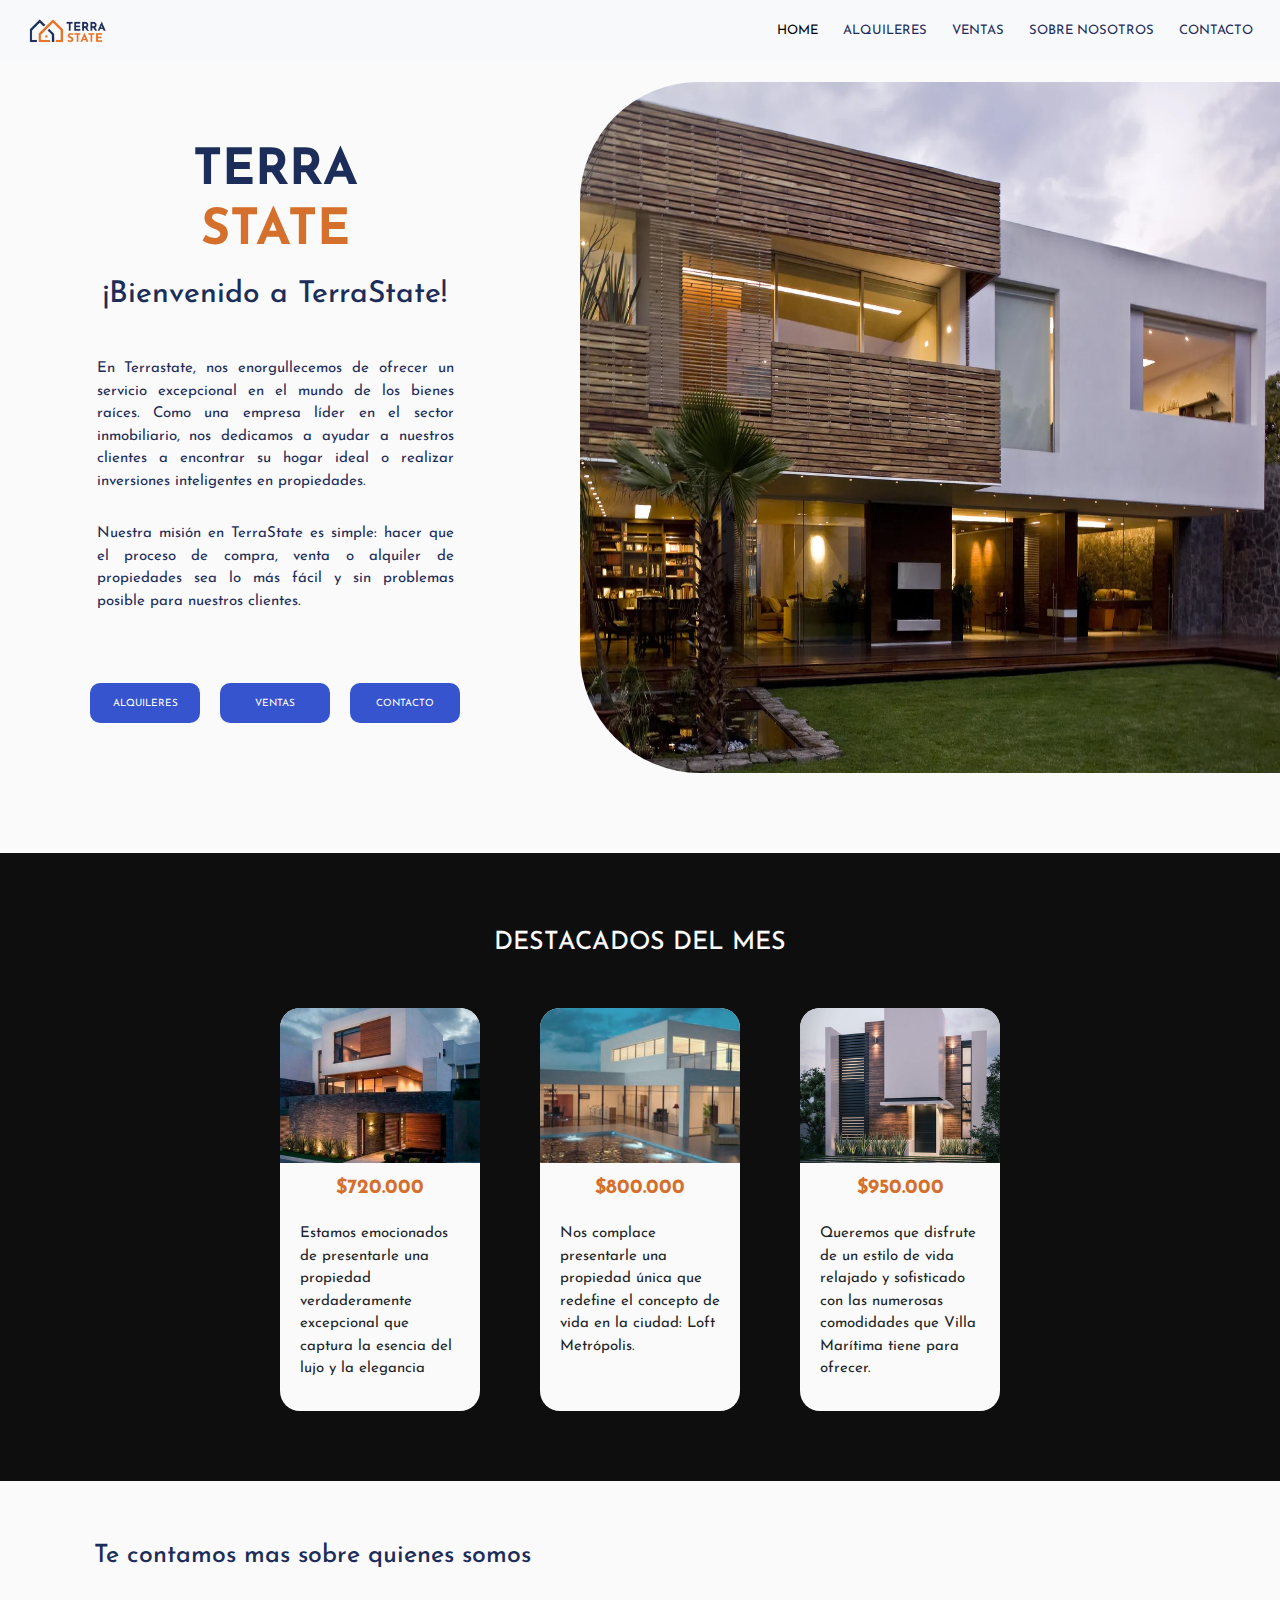
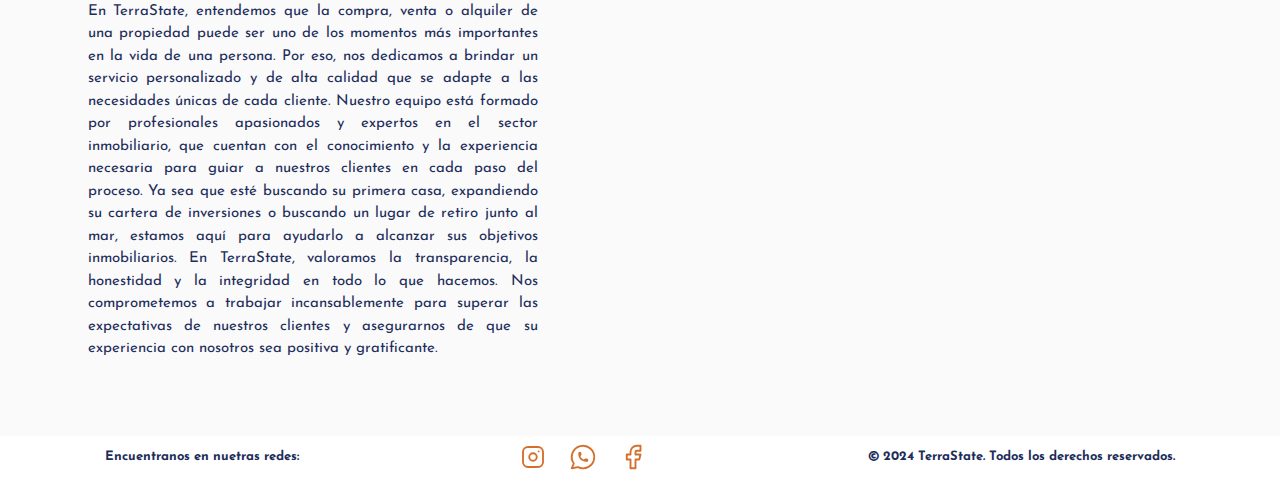
==== index.html @ c5e27db3 "Primeras paginas movil" ====
<!DOCTYPE html>
<html lang="en">
<head>
    <meta charset="UTF-8">
    <meta name="viewport" content="width=device-width, initial-scale=1.0">
    <title>TerraState - HOME</title>
     <!-- CSS de Bootstrap -->
     <link href="https://cdn.jsdelivr.net/npm/bootstrap@5.3.3/dist/css/bootstrap.min.css" rel="stylesheet" integrity="sha384-QWTKZyjpPEjISv5WaRU9OFeRpok6YctnYmDr5pNlyT2bRjXh0JMhjY6hW+ALEwIH" crossorigin="anonymous">
     <!-- CSS propio -->
     <link rel="stylesheet" href="./style/style.css">
</head>

<body>  

    <header>
        <nav class="navbar navbar-expand-lg bg-body-tertiary">
            <div class="container-fluid">
              <a class="navbar-brand" href="#"><img class="logo-img" src="./medios/logo.PNG" alt="Logo de la mepresa"></a>
              <button class="navbar-toggler" type="button" data-bs-toggle="collapse" data-bs-target="#navbarNavDropdown" aria-controls="navbarNavDropdown" aria-expanded="false" aria-label="Toggle navigation">
                <span class="navbar-toggler-icon"></span>
              </button>
              <div class="collapse navbar-collapse nav-bar" id="navbarNavDropdown">
                <ul class="navbar-nav">
                  <li class="nav-item li-nav">
                    <a class="nav-link active texto-nav" aria-current="page" href="#">HOME</a>
                  </li>
                  <li class="nav-item li-nav">
                    <a class="nav-link texto-nav" href="./pages/alquileres.html">ALQUILERES</a>
                  </li>
                  <li class="nav-item li-nav">
                    <a class="nav-link texto-nav" href="./ventas.html">VENTAS</a>
                  </li>
                  <li class="nav-item li-nav">
                    <a class="nav-link texto-nav" href="./pages/sobre-nosotros.html">SOBRE NOSOTROS</a>
                  </li>
                  <li class="nav-item li-nav">
                    <a class="nav-link texto-nav" href="./pages/contacto.html">CONTACTO</a>
                  </li>
                </ul>
              </div>
            </div>
        </nav>
    </header>
   
    <main>
        <section class="seccion1-home">
            <div class="bloque1-home">
                <h1 class="titulo-home">TERRA<span>STATE</span></h1>
                <h2>¡Bienvenido a TerraState!</h2>
                <p class="texto-bienvenida">
                En Terrastate, nos enorgullecemos de ofrecer un servicio excepcional en el mundo de los bienes raíces. Como una empresa líder en el sector inmobiliario, nos dedicamos a ayudar a nuestros clientes a encontrar su hogar ideal o realizar inversiones inteligentes en propiedades.
                
                <p class="texto-bienvenida">Nuestra misión en TerraState es simple: hacer que el proceso de compra, venta o alquiler de propiedades sea lo más fácil y sin problemas posible para nuestros clientes.</p>
                </p>

                <div class="botones-home">
                    <a href="./pages/alquileres.html"><button>ALQUILERES</button></a>
                    <a href="./pages/ventas.html"><button>VENTAS</button></a>
                    <a href="./pages/contacto.html"><button>CONTACTO</button></a>
                </div>

            </div>

            <img class="bloque2-home" src="./medios/img-home.webp" alt="Imagen de una casa">
        </section>
    
        <section class="seccion2-destacados">
            <h2 class="bloque1-destacados">DESTACADOS DEL MES</h2>
            
            <div class="bloque2-destacados">
                <div class="tarjeta">
                    <a href="./pages/ventas.html">
                        <img src="./medios/casa1.jpg" alt="imagen-destacada1">
                    </a>
                        <p class="precio">$720.000</p>
                        <p>Estamos emocionados de presentarle una propiedad verdaderamente excepcional que captura la esencia del lujo y la elegancia</p>
                </div>
                <div class="tarjeta">
                    <a href="./pages/ventas.html">
                        <img src="./medios/casa2.jpg" alt="imagen-destacada2">
                    </a>    
                        <p class="precio">$800.000</p>
                        <p>Nos complace presentarle una propiedad única que redefine el concepto de vida en la ciudad: Loft Metrópolis.</p>
                </div>
                <div class="tarjeta">
                    <a href="./pages/ventas.html">
                        <img src="./medios/casa3.jpg" alt="imagen-destacada3">
                    </a>    
                        <p class="precio">$950.000</p>
                        <p>Queremos que disfrute de un estilo de vida relajado y sofisticado con las numerosas comodidades que Villa Marítima tiene para ofrecer.</p>
                </div>
            </div>
        </section>

        <section class="seccion3-somos">
            <div class="bloque1-somos">
                <h2>Te contamos mas sobre quienes somos</h2>
                <p>En TerraState, entendemos que la compra, venta o alquiler de una propiedad puede ser uno de los momentos más importantes en la vida de una persona. Por eso, nos dedicamos a brindar un servicio personalizado y de alta calidad que se adapte a las necesidades únicas de cada cliente.

                    Nuestro equipo está formado por profesionales apasionados y expertos en el sector inmobiliario, que cuentan con el conocimiento y la experiencia necesaria para guiar a nuestros clientes en cada paso del proceso. Ya sea que esté buscando su primera casa, expandiendo su cartera de inversiones o buscando un lugar de retiro junto al mar, estamos aquí para ayudarlo a alcanzar sus objetivos inmobiliarios.
                    
                    En TerraState, valoramos la transparencia, la honestidad y la integridad en todo lo que hacemos. Nos comprometemos a trabajar incansablemente para superar las expectativas de nuestros clientes y asegurarnos de que su experiencia con nosotros sea positiva y gratificante.
                    </p>
            </div>
            <div class="bloque2-somos">
                    <iframe width="560" height="315" src="https://www.youtube.com/embed/5j6rbPs4gvE?si=u0fXGySDWRRgqgAO" title="YouTube video player" frameborder="0" allow="accelerometer; autoplay; clipboard-write; encrypted-media; gyroscope; picture-in-picture; web-share" allowfullscreen></iframe>
            </div>
        </section>
    
    </main>
   
    <footer>
        <div>
            <p class="p-footer">Encuentranos en nuetras redes:</p>
            <div class="iconos-footer">
                <a href="https://www.instagram.com/1874561891524185/">
                    <svg xmlns="http://www.w3.org/2000/svg" class="icon icon-tabler icon-tabler-brand-instagram" width="40" height="40" viewBox="0 0 24 24" stroke-width="1.5" stroke="#d56f2c" fill="none" stroke-linecap="round" stroke-linejoin="round">
                        <path stroke="none" d="M0 0h24v24H0z" fill="none"/>
                        <path d="M4 4m0 4a4 4 0 0 1 4 -4h8a4 4 0 0 1 4 4v8a4 4 0 0 1 -4 4h-8a4 4 0 0 1 -4 -4z" />
                        <path d="M12 12m-3 0a3 3 0 1 0 6 0a3 3 0 1 0 -6 0" />
                        <path d="M16.5 7.5l0 .01" />
                    </svg>
                </a>
                
                <a href="https://www.whatsapp.com/?lang=es_LA">
                    <svg xmlns="http://www.w3.org/2000/svg" class="icon icon-tabler icon-tabler-brand-whatsapp" width="40" height="40" viewBox="0 0 24 24" stroke-width="1.5" stroke="#d56f2c" fill="none" stroke-linecap="round" stroke-linejoin="round">
                        <path stroke="none" d="M0 0h24v24H0z" fill="none"/>
                        <path d="M3 21l1.65 -3.8a9 9 0 1 1 3.4 2.9l-5.05 .9" />
                        <path d="M9 10a.5 .5 0 0 0 1 0v-1a.5 .5 0 0 0 -1 0v1a5 5 0 0 0 5 5h1a.5 .5 0 0 0 0 -1h-1a.5 .5 0 0 0 0 1" />
                    </svg>
                </a>    

                <a href="https://www.facebook.com/64646464373348/">
                    <svg xmlns="http://www.w3.org/2000/svg" class="icon icon-tabler icon-tabler-brand-facebook" width="40" height="40" viewBox="0 0 24 24" stroke-width="1.5" stroke="#d56f2c" fill="none" stroke-linecap="round" stroke-linejoin="round">
                        <path stroke="none" d="M0 0h24v24H0z" fill="none"/>
                        <path d="M7 10v4h3v7h4v-7h3l1 -4h-4v-2a1 1 0 0 1 1 -1h3v-4h-3a5 5 0 0 0 -5 5v2h-3" />
                    </svg>
                </a>
            </div>
            <p class="p-footer">© 2024 TerraState. Todos los derechos reservados.</p>
        </div>
    </footer>

    <!-- Script de Bootstrap -->

     <script src="https://cdn.jsdelivr.net/npm/bootstrap@5.3.3/dist/js/bootstrap.bundle.min.js" integrity="sha384-YvpcrYf0tY3lHB60NNkmXc5s9fDVZLESaAA55NDzOxhy9GkcIdslK1eN7N6jIeHz" crossorigin="anonymous"></script>

</body>
</html>
---- style/style.css ----
/* paleta de colores
negro: #0e0e0e
celeste: #3654cd
azul: #1d2d5a
naranja: #d56f2c 
blanco: rgb(250, 250, 250)*/

@import url('https://fonts.googleapis.com/css2?family=Josefin+Sans:ital,wght@0,100..700;1,100..700&display=swap');

*{
    margin: 0;
    padding: 0;
    border: 0;
    box-sizing: border-box;
}

html {
    font-size: 62.5%;
}

body{
   background-color: #0e0e0e;
   font-family: "Josefin Sans", sans-serif; 
}

/* HEADER */
header{
    position: sticky;
    top: 0;
    z-index: 9999;
}

.nav-bar{
    justify-content: end;
}

.texto-nav{
    font-size: 1.3rem;
    color:#1d2d5a;
}

.li-nav{
    padding-right: 15px;

}

.logo-img{
    width: 100px;
    padding: 10px 0 10px 20px;

}

/* MAIN DE HOME */
/* SECCIÓN 1*/
.seccion1-home{
    padding: 20px 0px 80px 20px;
    display: flex;
    flex-direction: row;
    justify-content: space-between;
    background-color: rgb(250, 250, 250);
    border-radius: 0px 0px 49px 49px;
    -webkit-border-radius: 0px 0px 49px 49px;
    -moz-border-radius: 0px 0px 49px 49px;
}

.bloque1-home{
    display: flex;
    flex-direction: column;
}

.titulo-home{
    font-size: 5rem;
    text-align: center;
    padding: 10px;
    margin-top: 50px; 
    color: #1d2d5a;
    font-weight: bold;
}

.bloque1-home h2{
    text-align: center;
    font-size: 3rem;
    padding-bottom: 20px;
    color:#1d2d5a;
}

.titulo-home span{
    color: #d56f2c;
    font-size: 5rem;
}

.texto-bienvenida{
    padding-top: 20px;
    width: 70%;
    text-align: justify;
    align-self: center;
    font-size: 1.5rem;
    color: #1d2d5a;
}

.botones-home{
    display: flex;
    flex-direction: row;
    justify-content: space-evenly;
    padding: 50px;
}

.botones-home button{
    background-color: #3654cd;
    color: white;
    font-family: "Josefin Sans", sans-serif;
    padding: 10px;
    border-radius: 10px;
    width: 110px;
    height: 40px;
}

.bloque2-home{
    width: 700px;
    margin-left: 50px;
    border-radius: 119px 0px 0px 120px;
    -webkit-border-radius: 119px 0px 0px 120px;
    -moz-border-radius: 119px 0px 0px 120px;
}

/* SECCIÓN 2 - HOME */
.seccion2-destacados{
    padding: 40px;
    background-color: #0e0e0e;
}

.bloque1-destacados{
    font-size: 2.5rem;
    text-align: center;
    padding: 15px;
    margin-top: 20px; 
    color:rgb(250, 250, 250);
}

.bloque2-destacados{
    display: flex;
    flex-direction: row;
    justify-content: center;
}

.tarjeta{
    display: flex;
    flex-direction: column;
    background-color: rgb(250, 250, 250);
    width: 200px;
    border-radius: 20px;
    margin: 30px;
}

.tarjeta img{
    width: 200px;
    border-radius: 20px 20px 0 0;
}

.tarjeta .precio{
    padding: 10px;
    text-align: center;
    font-weight: bold;
    font-size: 2rem;
    color: #d56f2c;
}

.tarjeta p{
    font-size: 1.5rem;
    padding: 0 20px 20px 20px;
}

/* SECCIÓN 3 - HOME */
.seccion3-somos{
    background-color: rgb(250, 250, 250);
    display: flex;
    flex-direction: row;
    align-items: center;
    justify-content: space-around;
    border-radius: 49px 49px 0px 0px ;
    -webkit-border-radius: 49px 49px 0px 0px ;
    -moz-border-radius: 49px 49px 0px 0px ;
}

.bloque1-somos{
    align-self: flex-start;
    color: #1d2d5a;
    font-size: 2.5rem;
    text-align: center;
    padding: 15px;
}

.bloque1-somos h2{
    font-size: 2.5rem;
    text-align: center;
    padding: 15px 0 0 50px;
    margin: 30px 0 30px 0;
}

.bloque1-somos p{
    font-size: 1.5rem;
    color: #1d2d5a;
    width: 500px;
    padding: 0 0 50px 50px;
    text-align: justify;
}

.bloque2-somos{
    padding: 50px 50px 50px 50px;
}

.bloque2-somos iframe{
    border-radius: 40px;
}

/* MAIN DE ALQUILERES*/ 
.titulo-alq-ven{
    color: rgb(250, 250, 250);
    text-align: center;
    padding-top: 30px;
}

.body-alq-ven{
    background-color:#1d2d5a
}

.card-container{
    display: grid;
    grid-template-columns: 1fr 1fr 1fr;
    grid-template-rows:repeat(6,320px) ;
    grid-template-areas: 
    "casa1  casa2  casa3"
    "casa4  casa5  casa6"
    "casa7  casa8  casa9"
    "casa10 casa11 casa12"
    "casa13 casa14 casa15"
    "casa16 casa17 casa18";
    align-items: start;
    justify-items: center;
    row-gap: 10rem;
    margin: 30px 0 110px 0;
}

.casa1{
    grid-area: casa1;
    justify-self: end;
    margin-right: 3rem;
}

.casa2{
    grid-area: casa2;
}

.casa3{
    grid-area: casa3;
    justify-self: start;
    margin-left: 3rem;
}

.casa4{
    grid-area: casa4;
    justify-self: end;
    margin-right: 3rem;
}

.casa5{
    grid-area: casa5;
}

.casa6{
    grid-area: casa6;
    justify-self: start;
    margin-left: 3rem;
}

.casa7{
    grid-area: casa7;
    justify-self: end;
    margin-right: 3rem;
}

.casa8{
    grid-area: casa8;
}

.casa9{
    grid-area: casa9;
    justify-self: start;
    margin-left: 3rem;
}

.casa10{
    grid-area: casa10;
    justify-self: end;
    margin-right: 3rem;
}

.casa11{
    grid-area: casa11;
}

.casa12{
    grid-area: casa12;
    justify-self: start;
    margin-left: 3rem;
}

.casa13{
    grid-area: casa13;
    justify-self: end;
    margin-right: 3rem;
}

.casa14{
    grid-area: casa14;
}

.casa15{
    grid-area: casa15;
    justify-self: start;
    margin-left: 3rem;
}

.casa16{
    grid-area: casa16;
    justify-self: end;
    margin-right: 3rem;
}

.casa17{
    grid-area: casa17;
}

.casa18{
    grid-area: casa18;
    justify-self: start;
    margin-left: 3rem;
}

.precio-alq-ven{
    display: flex;
    justify-content: center;
}

.text-alq-ven{
    font-size: 1.5rem;
}

.boton-alq-ven{
    background-color: #d56f2c;
    display: flex;
    justify-content: center;
    align-items: flex-end;
    height: 30px;
    font-size: 1.5rem;
    border: none;
    padding: 0;
}

.boton-alq-ven:hover{
    background-color: #1d2d5a;
}

/* MAIN SOBRE-NOSOTROS */
body{
    background-color: rgb(250, 250, 250)
}

.titulo-nos{
    display: flex;
    justify-content: start;
    color: #1d2d5a;
    margin-left: 65px;
    margin-top: 15px;
}

.section1-nos{
    padding-top: 20px;
    padding-bottom: 35px; 
    display: flex;
    flex-direction: row;
    justify-content: space-around;
}

.p-nos{
    width: 50%;
    display: flex;
    flex-direction: column;
}


.text-nos{
    margin-left: 40px;
    margin-right: 20px;
    width: 90%;
    text-align: justify;
    display: flex;
    align-self: flex-start;
    justify-content: flex-start;
    font-size: 1.5rem;
    color: #1d2d5a;
}
 
.video-nos{
    margin-right: 70px;
    border-radius: 30px;
}
/* SECCION-2 SOBRE-NOSOTORS */
.section2-nos{
    width: 100%;
    height: 100%;
    font-size: 2.5rem;
    padding: 30px;
    color: #d56f2c;
    background-color: #0e0e0e;
    display: flex;
    flex-direction: row;
    justify-content: space-around;
    align-items: center;
}
span{
    display: block;
    font-size: 2.5rem;
    font-weight: bold;
}

.atributo-1{
    height: 50%;
    width: 10%;
    text-align: center;  
}

.atributo-2{
    height: 50%;
    width: 9%;
    text-align: center;
    color: rgb(250, 250, 250);
}

.atributo-3{
    height: 50%;
    width: 6%;
    text-align:center;
}

.atributo-4{
    height: 50%;
    width: 5%;
   text-align: end;
   color: rgb(250, 250, 250)
}

/* SECCION 3 */
.titulo-nuestro-e{
    font-size: 2.5rem;
    text-align: center;
    padding: 40px;
}

.nuestro-equipo{
    display: flex;
    flex-direction: row;
    justify-content: space-evenly;
    padding-bottom: 50px;
}

.cards{
    font-size: 1.2rem;
}

.card-text span{
    font-size: 1.5rem;
    font-weight: bold;
    text-align: center;
}

/* SECCION 4 */
.nuestros-principios{
    padding: 30px 20px 20px 30px;
}

.titulo-principios{
    text-align: center;
}

.section-4{
    display: flex;
    flex-direction: row;
}

.principios{
    margin-left: 40px;
    display: flex;
    flex-direction: column;
    justify-content: space-evenly;
    font-size: 1.5rem;
    height: 400px;
    width: 50%;
}

.principios div{
    width: 90%;
}

.sliders{
    margin-right: 70px;;
    padding-top: 15px;
    width: 40%;
}


/* CONTACTO */
.main-cont{
    background-color: #0e0e0e;
    color: rgb(250,250,250);
    display: flex;
    flex-direction: row;
}

.seccion-1{
    padding-bottom: 50px;
    width: 50%;
    align-items: center;
    display: flex;
    flex-direction: column;
}

.text-form{
    padding-top: 30px;
    width: 40%;
    font-size: 1.5rem;
    text-align: center;
    margin-top: 20px;
    margin-bottom: 30px;
} 

.text-form h2{
    font-size: 2.5rem;
}

.text-form p{
    text-align: center;
    padding-top: 11px;
}

.formulario{
    border-radius: 20px;
    background-color: rgb(250, 250, 250);
    width: 50%;
    font-size: 1.5rem;
    padding: 10px 0 10px 0;
    margin-bottom: 80px;
    display: flex;
    flex-direction: column;
    align-items: center;

}

.input{
    font-size: 1.1rem;
    height: 40px;
    width: 80%;
    border-radius: 5px;
    border: 1px solid rgb(201, 199, 199);
    margin: 20px;
}

.input-asunto{
    height: 40%;
}

.check{
    display: flex;
    align-content: space-between;

}

.check label{
    font-size: 1.2rem;
    padding-left: 10px;
}

.cuadradito{
    color: #1d2d5a;
    font-size: 1rem;
}

.seccion-2{
    padding-top: 20px;
    width: 60%;
    background-image: url('../medios/img-fondo-cont.JPG');
    background-size: cover;
    background-repeat: no-repeat;
    display: flex;
    flex-direction: column;
    align-items: center;
}

.encuentranos{
    height: 100%;
    padding-top: 20px;
    padding-bottom: 20px;
    font-size: 1.5rem;
    margin-top: 15px;
    color: rgb(250,250,250);
    display: flex;
    flex-direction: column;
    align-items: center;
}

.encuentranos-grid{
    padding: 15px;
    display: grid;
    grid-template-columns: 2;
    grid-template-rows: 3;
    grid-template-areas:
    "icon1 ubi"
    "icon2 email"
    "icon3 wpp";
}

.ubi-con{
    grid-area: ubi;
    display: flex;
    justify-self: start;
}

.email-con{
    grid-area: email;
}

.wpp-com{
    grid-area: wpp;
    display: flex;
    justify-content: flex-start;
}

.icon1{
    grid-area: icon1;
    width: 25px;
}

.icon2{
    grid-area: icon2;
    width: 25px;
}

.icon3{
    grid-area: icon3;
    width: 25px;
}

.encuentranos h2{
    font-size: 2.5rem;
    text-align: center;
}

.encuentranos p{
    padding-left: 10px;
    padding-top: 12px;
    display: flex;
    justify-content: flex-start;
}

.encuentranos iframe{
    margin: 20px;
    border-radius: 20px;
    width: 50%;
    height: 45%;
    display: flex;
    justify-self: center;
}


/* FOOTER */
footer{
    position: relative;
    width: 100%;
    bottom: 0;
    background-color: white;
}

footer div{
    height: 43px;
    display: flex;
    flex-direction: row;
    align-items: center;
    justify-content: space-around;
}

footer p{
    font-size: 1.3rem;
    color: #1d2d5a;
    font-weight: bold;
    margin: 0;
}

.iconos-footer{
    width: 150px;
}

footer svg{
    width: 30px;
}


/* media queries */

@media only screen and (max-width: 500px) {
    /* HOME MQ - SECCION1*/
    .seccion1-home{
        display: flex;
        flex-direction: column;
        width: 100%;
        padding-right: 15px;
        padding-top: 0px;
    }

    .bloque2-home{
        display: none;
    }

    .botones-home{
        display: flex;
        flex-direction: column;
        align-items: center;
        width: 100%;
    }

    .botones-home a{
        width: 40%;
        padding-top: 15px; 
        display: flex;
    }
 
    /* seccion 2 home */

    .bloque2-destacados{
        display: flex;
        flex-direction: column;
        align-items: center
    }

    /* seccion 3 home */

    .seccion3-somos{
        display: flex;
        flex-direction: column;
        align-items: center;
    }

    .bloque1-somos{
        padding: 15px;
        width: 80%;
        width: 100%;
    }

    .bloque1-somos h2{
        padding-left: 0px;
    }

    .bloque1-somos p{
        width: 100%;
        padding: 20px;
    }

    .bloque2-somos iframe{
        width: 100%
    }

    /* ALQUILERES */
    .body-alq-ven{
        background-color: #d56f2c;
    }

    .boton-alq-ven{
        background-color: #1d2d5a;
    }

    .card-container{
        margin: 0px;
        height: 100%;
        width: 100%;
        padding: 10px;
        padding-bottom: 70px;
        display: grid;
        grid-template-columns: 1fr;
        grid-template-rows:repeat(6,400px);
        grid-template-areas:
         "casa2"
         "casa5"
         "casa8"
         "casa11"
         "casa14"
         "casa17"
        ;
    }

    .card-container div{
        margin-top: 20px;
    }

    .casa1{
        display: none;
    }

    .casa3{
        display: none;
    }

    .casa4{
        display: none;
    }

    .casa6{
        display: none;
    }

    .casa7{
        display: none;
    }

    .casa9{
        display: none;
    }

    .casa10{
        display: none;
    }

    .casa12{
        display: none;
    }

    .casa13{
        display: none;
    }

    .casa15{
        display: none;
    }

    .casa16{
        display: none;
    }

    .casa18{
        display: none;
    }


    /* footer */

    .p-footer{
        display: none;
    }

}
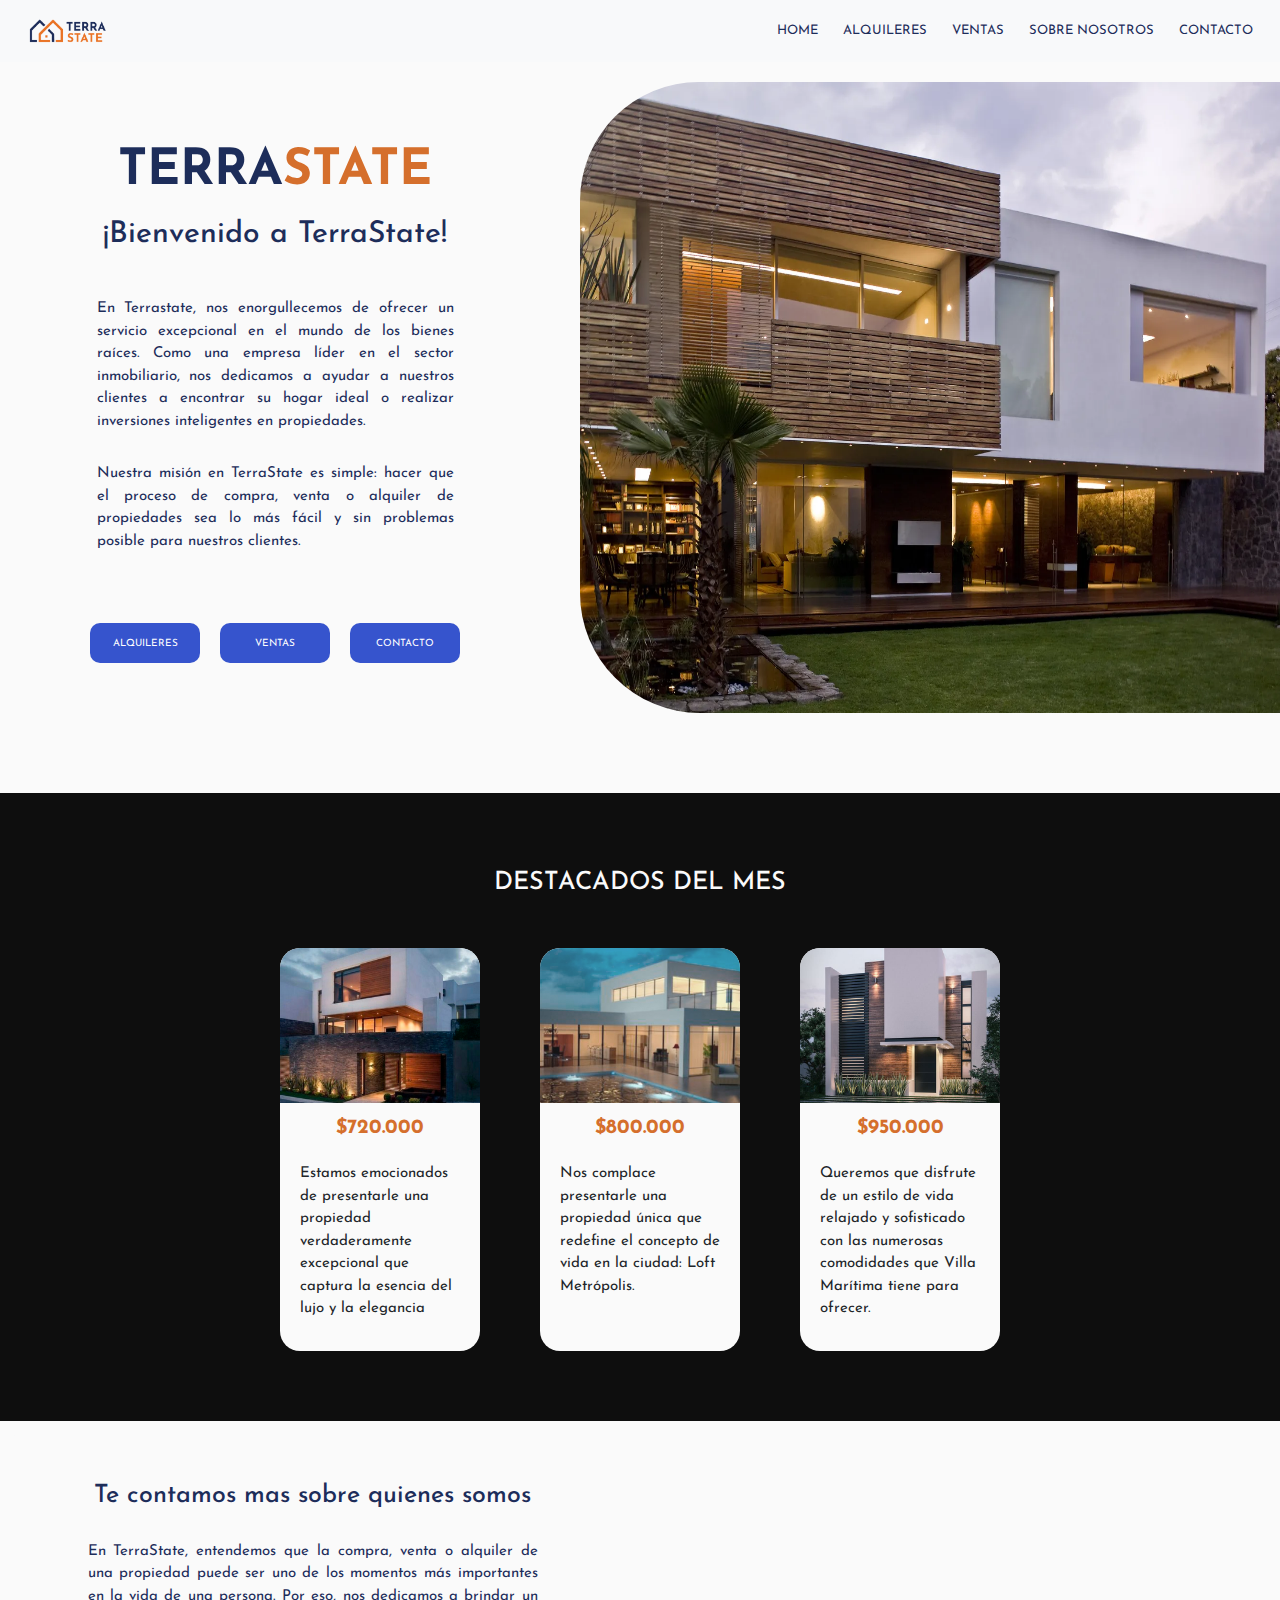
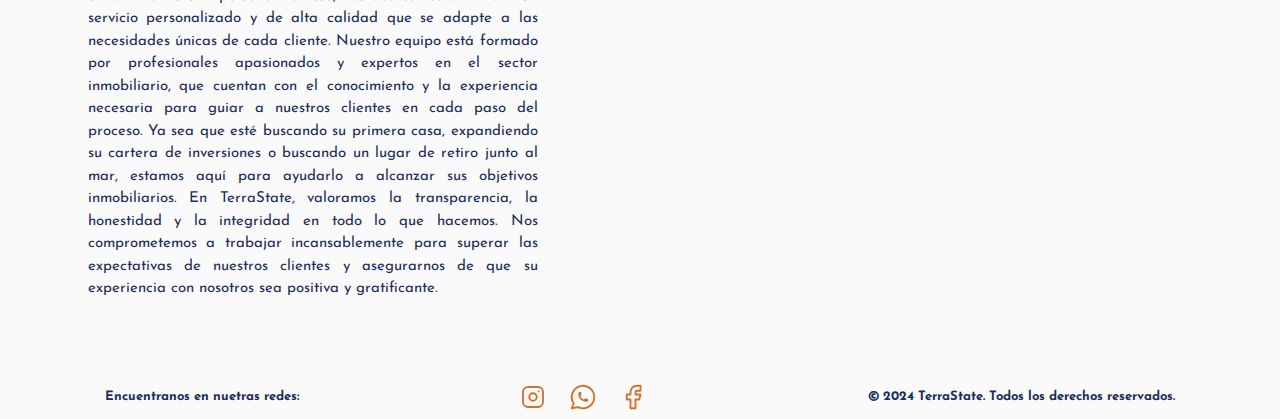
==== commit 3022de31: "tercera entrega" ====
--- a/index.html
+++ b/index.html
@@ -7,7 +7,9 @@
      <!-- CSS de Bootstrap -->
      <link href="https://cdn.jsdelivr.net/npm/bootstrap@5.3.3/dist/css/bootstrap.min.css" rel="stylesheet" integrity="sha384-QWTKZyjpPEjISv5WaRU9OFeRpok6YctnYmDr5pNlyT2bRjXh0JMhjY6hW+ALEwIH" crossorigin="anonymous">
      <!-- CSS propio -->
-     <link rel="stylesheet" href="./style/style.css">
+     <!-- <link rel="stylesheet" href="./style/style.css">-->
+     <!-- CSS donde compila sass-->
+     <link rel="stylesheet" href="./css/estilos.css">
 </head>
 
 <body>  
--- a/style/style.css
+++ b/style/style.css
@@ -848,11 +848,108 @@
         display: none;
     }
 
-
+    /* SOBRE NOSOTROS */
+    .titulo-nos{
+        display: flex;
+        justify-content: center;
+    }
+    .section1-nos{
+        height: 50%;
+        width: 100%;
+        display: flex;
+        flex-direction: column;
+        align-items: center;
+    }
+
+    .p-nos{
+        display: flex;
+        align-content: center;
+    }
+
+    .text-nos{
+        text-align: center;
+        width: 100%;
+        height: 25%;
+    }
+
+    .video-nos{
+        width: 50%;
+        display: none;
+    }
+
+    /* seccion 2 */
+    .section2-nos{
+        width: 100%;
+        display: flex;
+        flex-direction: column;
+        align-items: center;
+    }
+    
+    .section2-nos span{
+        display: flex;
+        align-items: center;
+    }
+
+    .atributo-1{
+        display: flex;
+        flex-direction: column;
+        text-align: center;
+        align-self:center;
+    }
+/* seccion3 */
+    .titulo-nuestro-e{
+        text-align: center;
+    }
+
+    .nuestro-equipo{
+        display: flex;
+        flex-direction: column;
+        align-items: center;
+        padding-top: 20px;
+    }
+    .cards{
+        padding-top: 20px;
+    }
+
+    /* seccion 4 */
+    .section-4{
+        display: flex;
+        flex-direction: column;
+        align-items: center;
+    }
+
+    .principios{
+        padding-top: 20px;
+        width: 100%;
+        height: 50%;
+    }
+
+    .sliders{
+        align-self: center;
+        height: 50%;
+        width: 70%;
+    }
+
+    /*CONTACTO*/
+    .main-cont{
+        display: flex;
+        flex-direction: column;
+        align-items: center;
+    }
+    .seccion-1{
+        padding-bottom: 50px;
+        width: 100%;
+    }
+
+    .seccion-2{
+        padding-bottom: 15px;
+    }
+    
     /* footer */
 
     .p-footer{
         display: none;
     }
-
-}
+    
+
+}
--- a/css/estilos.css
+++ b/css/estilos.css
@@ -0,0 +1,935 @@
+@charset "UTF-8";
+@import url("https://fonts.googleapis.com/css2?family=Josefin+Sans:ital,wght@0,100..700;1,100..700&display=swap");
+* {
+  margin: 0;
+  padding: 0;
+  border: 0;
+  box-sizing: border-box;
+}
+
+html {
+  font-size: 62.5%;
+}
+
+body {
+  background-color: #0e0e0e;
+  font-family: "Josefin Sans", sans-serif;
+}
+
+/*HEADER*/
+header {
+  position: sticky;
+  top: 0;
+  z-index: 9999;
+}
+header .logo-img {
+  width: 100px;
+  padding: 10px 0 10px 20px;
+}
+header .nav-bar {
+  justify-content: end;
+}
+header .nav-bar .li-nav {
+  padding-right: 15px;
+}
+header .nav-bar .li-nav .texto-nav {
+  font-size: 1.3rem;
+  color: #1d2d5a;
+}
+
+/*FOOTER*/
+footer {
+  position: relative;
+  width: 100%;
+  bottom: 0;
+  background-color: rgb(250, 250, 250);
+}
+
+footer div {
+  height: 43px;
+  display: flex;
+  flex-direction: row;
+  align-items: center;
+  justify-content: space-around;
+}
+
+footer p {
+  font-size: 1.3rem;
+  color: #1d2d5a;
+  font-weight: bold;
+  margin: 0;
+}
+
+.iconos-footer {
+  width: 150px;
+}
+
+footer svg {
+  width: 30px;
+}
+
+.titulo-alq-ven {
+  color: rgb(250, 250, 250);
+  text-align: center;
+  padding-top: 30px;
+}
+
+.body-alq-ven {
+  background-color: #1d2d5a;
+}
+
+.card-container {
+  display: grid;
+  grid-template-columns: 1fr 1fr 1fr;
+  grid-template-rows: repeat(6, 320px);
+  grid-template-areas: "casa1  casa2  casa3" "casa4  casa5  casa6" "casa7  casa8  casa9" "casa10 casa11 casa12" "casa13 casa14 casa15" "casa16 casa17 casa18";
+  align-items: start;
+  justify-items: center;
+  row-gap: 10rem;
+  margin: 30px 0 110px 0;
+}
+.card-container .casa1 {
+  grid-area: casa1;
+  justify-self: end;
+  margin-right: 3rem;
+}
+.card-container .casa2 {
+  grid-area: casa2;
+}
+.card-container .casa3 {
+  grid-area: casa3;
+  justify-self: start;
+  margin-left: 3rem;
+}
+.card-container .casa4 {
+  grid-area: casa4;
+  justify-self: end;
+  margin-right: 3rem;
+}
+.card-container .casa5 {
+  grid-area: casa5;
+}
+.card-container .casa6 {
+  grid-area: casa6;
+  justify-self: start;
+  margin-left: 3rem;
+}
+.card-container .casa7 {
+  grid-area: casa7;
+  justify-self: end;
+  margin-right: 3rem;
+}
+.card-container .casa8 {
+  grid-area: casa8;
+}
+.card-container .casa9 {
+  grid-area: casa9;
+  justify-self: start;
+  margin-left: 3rem;
+}
+.card-container .casa10 {
+  grid-area: casa10;
+  justify-self: end;
+  margin-right: 3rem;
+}
+.card-container .casa11 {
+  grid-area: casa11;
+}
+.card-container .casa12 {
+  grid-area: casa12;
+  justify-self: start;
+  margin-left: 3rem;
+}
+.card-container .casa13 {
+  grid-area: casa13;
+  justify-self: end;
+  margin-right: 3rem;
+}
+.card-container .casa14 {
+  grid-area: casa14;
+}
+.card-container .casa15 {
+  grid-area: casa15;
+  justify-self: start;
+  margin-left: 3rem;
+}
+.card-container .casa16 {
+  grid-area: casa16;
+  justify-self: end;
+  margin-right: 3rem;
+}
+.card-container .casa17 {
+  grid-area: casa17;
+}
+.card-container .casa18 {
+  grid-area: casa18;
+  justify-self: start;
+  margin-left: 3rem;
+}
+.card-container .precio-alq-ven {
+  display: flex;
+  justify-content: center;
+}
+.card-container .text-alq-ven {
+  font-size: 1.5rem;
+}
+.card-container .boton-alq-ven {
+  background-color: #d56f2c;
+  display: flex;
+  justify-content: center;
+  align-items: flex-end;
+  height: 30px;
+  font-size: 1.5rem;
+  border: none;
+  padding: 0;
+}
+.card-container .boton-alq-ven:hover {
+  background-color: #1d2d5a;
+}
+
+/*CONTACTO*/
+.main-cont {
+  background-color: #0e0e0e;
+  color: rgb(250, 250, 250);
+  display: flex;
+  flex-direction: row;
+}
+
+.seccion-1 {
+  padding-bottom: 50px;
+  width: 50%;
+  align-items: center;
+  display: flex;
+  flex-direction: column;
+}
+
+.text-form {
+  padding-top: 30px;
+  width: 40%;
+  font-size: 1.5rem;
+  text-align: center;
+  margin-top: 20px;
+  margin-bottom: 30px;
+}
+
+.text-form h2 {
+  font-size: 2.5rem;
+}
+
+.text-form p {
+  text-align: center;
+  padding-top: 11px;
+}
+
+.formulario {
+  border-radius: 20px;
+  background-color: rgb(250, 250, 250);
+  width: 50%;
+  font-size: 1.5rem;
+  padding: 10px 0 10px 0;
+  margin-bottom: 80px;
+  display: flex;
+  flex-direction: column;
+  align-items: center;
+}
+
+.input {
+  font-size: 1.1rem;
+  height: 40px;
+  width: 80%;
+  border-radius: 5px;
+  border: 1px solid rgb(201, 199, 199);
+  margin: 20px;
+}
+.input .input-asunto {
+  height: 40%;
+}
+
+.check {
+  display: flex;
+  align-content: space-between;
+}
+
+.check label {
+  font-size: 1.2rem;
+  padding-left: 10px;
+}
+
+.cuadradito {
+  color: #1d2d5a;
+  font-size: 1rem;
+}
+
+.seccion-2 {
+  padding-top: 20px;
+  width: 60%;
+  background-image: url("../medios/img-fondo-cont.JPG");
+  background-size: cover;
+  background-repeat: no-repeat;
+  display: flex;
+  flex-direction: column;
+  align-items: center;
+}
+.seccion-2 .encuentranos {
+  height: 100%;
+  padding-top: 20px;
+  padding-bottom: 20px;
+  font-size: 1.5rem;
+  margin-top: 15px;
+  color: rgb(250, 250, 250);
+  display: flex;
+  flex-direction: column;
+  align-items: center;
+}
+.seccion-2 .encuentranos-grid {
+  padding: 15px;
+  display: grid;
+  grid-template-columns: 2;
+  grid-template-rows: 3;
+  grid-template-areas: "icon1 ubi" "icon2 email" "icon3 wpp";
+}
+.seccion-2 .encuentranos-grid .ubi-con {
+  grid-area: ubi;
+  display: flex;
+  justify-self: start;
+}
+.seccion-2 .encuentranos-grid .email-con {
+  grid-area: email;
+}
+.seccion-2 .encuentranos-grid .wpp-com {
+  grid-area: wpp;
+  display: flex;
+  justify-content: flex-start;
+}
+.seccion-2 .encuentranos-grid .icon1 {
+  grid-area: icon1;
+  width: 25px;
+}
+.seccion-2 .encuentranos-grid .icon2 {
+  grid-area: icon2;
+  width: 25px;
+}
+.seccion-2 .encuentranos-grid .icon3 {
+  grid-area: icon3;
+  width: 25px;
+}
+.seccion-2 .encuentranos h2 {
+  font-size: 2.5rem;
+  text-align: center;
+}
+.seccion-2 .encuentranos p {
+  padding-left: 10px;
+  padding-top: 12px;
+  display: flex;
+  justify-content: flex-start;
+}
+.seccion-2 .encuentranos iframe {
+  margin: 20px;
+  border-radius: 20px;
+  width: 50%;
+  height: 45%;
+  display: flex;
+  justify-self: center;
+}
+
+.titulo-alq-ven {
+  color: rgb(250, 250, 250);
+  text-align: center;
+  padding-top: 30px;
+}
+
+.body-alq-ven {
+  background-color: #1d2d5a;
+}
+
+.card-container {
+  display: grid;
+  grid-template-columns: 1fr 1fr 1fr;
+  grid-template-rows: repeat(6, 320px);
+  grid-template-areas: "casa1  casa2  casa3" "casa4  casa5  casa6" "casa7  casa8  casa9" "casa10 casa11 casa12" "casa13 casa14 casa15" "casa16 casa17 casa18";
+  align-items: start;
+  justify-items: center;
+  row-gap: 10rem;
+  margin: 30px 0 110px 0;
+}
+.card-container .casa1 {
+  grid-area: casa1;
+  justify-self: end;
+  margin-right: 3rem;
+}
+.card-container .casa2 {
+  grid-area: casa2;
+}
+.card-container .casa3 {
+  grid-area: casa3;
+  justify-self: start;
+  margin-left: 3rem;
+}
+.card-container .casa4 {
+  grid-area: casa4;
+  justify-self: end;
+  margin-right: 3rem;
+}
+.card-container .casa5 {
+  grid-area: casa5;
+}
+.card-container .casa6 {
+  grid-area: casa6;
+  justify-self: start;
+  margin-left: 3rem;
+}
+.card-container .casa7 {
+  grid-area: casa7;
+  justify-self: end;
+  margin-right: 3rem;
+}
+.card-container .casa8 {
+  grid-area: casa8;
+}
+.card-container .casa9 {
+  grid-area: casa9;
+  justify-self: start;
+  margin-left: 3rem;
+}
+.card-container .casa10 {
+  grid-area: casa10;
+  justify-self: end;
+  margin-right: 3rem;
+}
+.card-container .casa11 {
+  grid-area: casa11;
+}
+.card-container .casa12 {
+  grid-area: casa12;
+  justify-self: start;
+  margin-left: 3rem;
+}
+.card-container .casa13 {
+  grid-area: casa13;
+  justify-self: end;
+  margin-right: 3rem;
+}
+.card-container .casa14 {
+  grid-area: casa14;
+}
+.card-container .casa15 {
+  grid-area: casa15;
+  justify-self: start;
+  margin-left: 3rem;
+}
+.card-container .casa16 {
+  grid-area: casa16;
+  justify-self: end;
+  margin-right: 3rem;
+}
+.card-container .casa17 {
+  grid-area: casa17;
+}
+.card-container .casa18 {
+  grid-area: casa18;
+  justify-self: start;
+  margin-left: 3rem;
+}
+.card-container .precio-alq-ven {
+  display: flex;
+  justify-content: center;
+}
+.card-container .text-alq-ven {
+  font-size: 1.5rem;
+}
+.card-container .boton-alq-ven {
+  background-color: #d56f2c;
+  display: flex;
+  justify-content: center;
+  align-items: flex-end;
+  height: 30px;
+  font-size: 1.5rem;
+  border: none;
+  padding: 0;
+}
+.card-container .boton-alq-ven:hover {
+  background-color: #1d2d5a;
+}
+
+/*SOBRE NOSOTROS*/
+body {
+  background-color: rgb(250, 250, 250);
+}
+body .titulo-nos {
+  display: flex;
+  justify-content: start;
+  color: #1d2d5a;
+  margin-left: 65px;
+  margin-top: 15px;
+}
+body .section1-nos {
+  padding-top: 20px;
+  padding-bottom: 35px;
+  display: flex;
+  flex-direction: row;
+  justify-content: space-around;
+}
+body .section1-nos .p-nos {
+  width: 50%;
+  display: flex;
+  flex-direction: column;
+}
+body .section1-nos .text-nos {
+  margin-left: 40px;
+  margin-right: 20px;
+  width: 90%;
+  text-align: justify;
+  display: flex;
+  align-self: flex-start;
+  justify-content: flex-start;
+  font-size: 1.5rem;
+  color: #1d2d5a;
+}
+body .section1-nos .video-nos {
+  margin-right: 70px;
+  border-radius: 30px;
+}
+
+/* SECCION-2 SOBRE-NOSOTORS */
+.section2-nos {
+  width: 100%;
+  height: 100%;
+  font-size: 2.5rem;
+  padding: 30px;
+  color: #d56f2c;
+  background-color: #0e0e0e;
+  display: flex;
+  flex-direction: row;
+  justify-content: space-around;
+  align-items: center;
+}
+.section2-nos span {
+  display: block;
+  font-size: 2.5rem;
+  font-weight: bold;
+}
+.section2-nos .atributo-1 {
+  height: 50%;
+  width: 10%;
+  text-align: center;
+}
+.section2-nos .atributo-2 {
+  height: 50%;
+  width: 9%;
+  text-align: center;
+  color: rgb(250, 250, 250);
+}
+.section2-nos .atributo-3 {
+  height: 50%;
+  width: 6%;
+  text-align: center;
+}
+.section2-nos .atributo-4 {
+  height: 50%;
+  width: 5%;
+  text-align: end;
+  color: rgb(250, 250, 250);
+}
+
+/* SECCION 3 */
+.titulo-nuestro-e {
+  font-size: 2.5rem;
+  text-align: center;
+  padding: 40px;
+}
+
+.nuestro-equipo {
+  display: flex;
+  flex-direction: row;
+  justify-content: space-evenly;
+  padding-bottom: 50px;
+}
+.nuestro-equipo .cards {
+  font-size: 1.2rem;
+}
+.nuestro-equipo .card-text span {
+  font-size: 1.5rem;
+  font-weight: bold;
+  text-align: center;
+}
+
+/* SECCION 4 */
+.nuestros-principios {
+  padding: 30px 20px 20px 30px;
+}
+.nuestros-principios .titulo-principios {
+  text-align: center;
+}
+.nuestros-principios .section-4 {
+  display: flex;
+  flex-direction: row;
+}
+.nuestros-principios .section-4 .principios {
+  margin-left: 40px;
+  display: flex;
+  flex-direction: column;
+  justify-content: space-evenly;
+  font-size: 1.5rem;
+  height: 400px;
+  width: 50%;
+}
+.nuestros-principios .section-4 .principios div {
+  width: 90%;
+}
+.nuestros-principios .section-4 .sliders {
+  margin-right: 70px;
+  padding-top: 15px;
+  width: 40%;
+}
+
+main .seccion1-home {
+  padding: 20px 0px 80px 20px;
+  display: flex;
+  flex-direction: row;
+  justify-content: space-between;
+  background-color: rgb(250, 250, 250);
+  border-radius: 0px 0px 49px 49px;
+  -webkit-border-radius: 0px 0px 49px 49px;
+  -moz-border-radius: 0px 0px 49px 49px;
+}
+main .seccion1-home .bloque1-home {
+  display: flex;
+  flex-direction: column;
+}
+main .seccion1-home .titulo-home {
+  font-size: 5rem;
+  text-align: center;
+  padding: 10px;
+  margin-top: 50px;
+  color: #1d2d5a;
+  font-weight: bold;
+}
+main .seccion1-home .titulo-home span {
+  color: #d56f2c;
+  font-size: 5rem;
+}
+main .seccion1-home .bloque1-home h2 {
+  text-align: center;
+  font-size: 3rem;
+  padding-bottom: 20px;
+  color: #1d2d5a;
+}
+main .seccion1-home .texto-bienvenida {
+  padding-top: 20px;
+  width: 70%;
+  text-align: justify;
+  align-self: center;
+  font-size: 1.5rem;
+  color: #1d2d5a;
+}
+main .seccion1-home .botones-home {
+  display: flex;
+  flex-direction: row;
+  justify-content: space-evenly;
+  padding: 50px;
+}
+main .seccion1-home .botones-home button {
+  background-color: #3654cd;
+  color: white;
+  font-family: "Josefin Sans", sans-serif;
+  padding: 10px;
+  border-radius: 10px;
+  width: 110px;
+  height: 40px;
+}
+main .seccion1-home .bloque2-home {
+  width: 700px;
+  margin-left: 50px;
+  border-radius: 119px 0px 0px 120px;
+  -webkit-border-radius: 119px 0px 0px 120px;
+  -moz-border-radius: 119px 0px 0px 120px;
+}
+
+/* SECCIÓN 2 - HOME */
+.seccion2-destacados {
+  padding: 40px;
+  background-color: #0e0e0e;
+}
+.seccion2-destacados .bloque1-destacados {
+  font-size: 2.5rem;
+  text-align: center;
+  padding: 15px;
+  margin-top: 20px;
+  color: rgb(250, 250, 250);
+}
+
+.bloque2-destacados {
+  display: flex;
+  flex-direction: row;
+  justify-content: center;
+}
+.bloque2-destacados .tarjeta {
+  display: flex;
+  flex-direction: column;
+  background-color: rgb(250, 250, 250);
+  width: 200px;
+  border-radius: 20px;
+  margin: 30px;
+}
+.bloque2-destacados .tarjeta img {
+  width: 200px;
+  border-radius: 20px 20px 0 0;
+}
+.bloque2-destacados .tarjeta .precio {
+  padding: 10px;
+  text-align: center;
+  font-weight: bold;
+  font-size: 2rem;
+  color: #d56f2c;
+}
+.bloque2-destacados .tarjeta p {
+  font-size: 1.5rem;
+  padding: 0 20px 20px 20px;
+}
+
+/* SECCIÓN 3 - HOME */
+.seccion3-somos {
+  background-color: rgb(250, 250, 250);
+  display: flex;
+  flex-direction: row;
+  align-items: center;
+  justify-content: space-around;
+  border-radius: 49px 49px 0px 0px;
+  -webkit-border-radius: 49px 49px 0px 0px;
+  -moz-border-radius: 49px 49px 0px 0px;
+}
+.seccion3-somos .bloque1-somos {
+  align-self: flex-start;
+  color: #1d2d5a;
+  font-size: 2.5rem;
+  text-align: center;
+  padding: 15px;
+}
+.seccion3-somos .bloque1-somos h2 {
+  font-size: 2.5rem;
+  text-align: center;
+  padding: 15px 0 0 50px;
+  margin: 30px 0 30px 0;
+}
+.seccion3-somos .bloque1-somos p {
+  font-size: 1.5rem;
+  color: #1d2d5a;
+  width: 500px;
+  padding: 0 0 50px 50px;
+  text-align: justify;
+}
+.seccion3-somos .bloque2-somos {
+  padding: 50px 50px 50px 50px;
+}
+.seccion3-somos .bloque2-somos iframe {
+  border-radius: 40px;
+}
+
+@media (max-width: 500px) {
+  main {
+    width: 100%;
+  }
+  main .seccion1-home .bloque2-home {
+    display: flex;
+    flex-direction: column;
+    width: 100%;
+    padding: 0;
+    display: none;
+  }
+  main .seccion1-home .botones-home {
+    display: flex;
+    flex-direction: column;
+    align-items: center;
+    width: 100%;
+  }
+  main .seccion1-home .botones-home a {
+    width: 40%;
+    padding-top: 15px;
+    display: flex;
+  }
+  /* seccion 2 home */
+  .bloque2-destacados {
+    display: flex;
+    flex-direction: column;
+    align-items: center;
+  }
+  /* seccion 3 home */
+  .seccion3-somos {
+    display: flex;
+    flex-direction: column;
+    align-items: center;
+  }
+  .seccion3-somos .bloque1-somos {
+    padding: 15px;
+    width: 100%;
+    overflow: hidden;
+  }
+  .seccion3-somos .bloque1-somos h2 {
+    width: 100%;
+    padding-left: 0px;
+  }
+  .seccion3-somos .bloque1-somos p {
+    width: 100%;
+    padding: 20px;
+  }
+  .seccion3-somos .bloque2-somos iframe {
+    width: 100%;
+  }
+}
+/*ALQUILERES*/
+.body-alq-ven {
+  background-color: #d56f2c;
+}
+
+.card-container {
+  margin: 0px;
+  height: 100%;
+  width: 100%;
+  padding: 10px;
+  padding-bottom: 70px;
+  display: grid;
+  grid-template-columns: 1fr;
+  grid-template-rows: repeat(6, 400px);
+  grid-template-areas: "casa2" "casa5" "casa8" "casa11" "casa14" "casa17";
+}
+.card-container .boton-alq-ven {
+  background-color: #1d2d5a;
+}
+.card-container div {
+  margin-top: 20px;
+}
+.card-container .casa1 {
+  display: none;
+}
+.card-container .casa3 {
+  display: none;
+}
+.card-container .casa4 {
+  display: none;
+}
+.card-container .casa6 {
+  display: none;
+}
+.card-container .casa7 {
+  display: none;
+}
+.card-container .casa9 {
+  display: none;
+}
+.card-container .casa10 {
+  display: none;
+}
+.card-container .casa12 {
+  display: none;
+}
+.card-container .casa13 {
+  display: none;
+}
+.card-container .casa15 {
+  display: none;
+}
+.card-container .casa16 {
+  display: none;
+}
+.card-container .casa18 {
+  display: none;
+}
+
+/*SOBRE NOSOTROS*/
+.titulo-nos {
+  display: flex;
+  justify-content: center;
+}
+
+.section1-nos {
+  height: 50%;
+  width: 100%;
+  display: flex;
+  flex-direction: column;
+  align-items: center;
+}
+
+.p-nos {
+  display: flex;
+  align-content: center;
+}
+
+.text-nos {
+  text-align: center;
+  width: 100%;
+  height: 25%;
+}
+
+.video-nos {
+  width: 50%;
+  display: none;
+}
+
+/*seccion 2 somos*/
+.section2-nos {
+  width: 100%;
+  display: flex;
+  flex-direction: column;
+  align-items: center;
+}
+.section2-nos span {
+  display: flex;
+  align-items: center;
+}
+
+.atributo-1 {
+  display: flex;
+  flex-direction: column;
+  text-align: center;
+  align-self: center;
+}
+
+/* seccion3 */
+.titulo-nuestro-e {
+  text-align: center;
+}
+
+.nuestro-equipo {
+  display: flex;
+  flex-direction: column;
+  align-items: center;
+  padding-top: 20px;
+}
+.nuestro-equipo .cards {
+  padding-top: 20px;
+}
+
+/* seccion 4 */
+.section-4 {
+  display: flex;
+  flex-direction: column;
+  align-items: center;
+}
+.section-4 .principios {
+  padding-top: 20px;
+  width: 100%;
+  height: 50%;
+}
+.section-4 .sliders {
+  align-self: center;
+  height: 50%;
+  width: 70%;
+}
+
+/*CONTACTO*/
+.main-cont {
+  display: flex;
+  flex-direction: column;
+  align-items: center;
+}
+
+.seccion-1 {
+  padding-bottom: 50px;
+  width: 100%;
+}
+
+.seccion-2 {
+  padding-bottom: 15px;
+}
+
+/*# sourceMappingURL=estilos.css.map */
